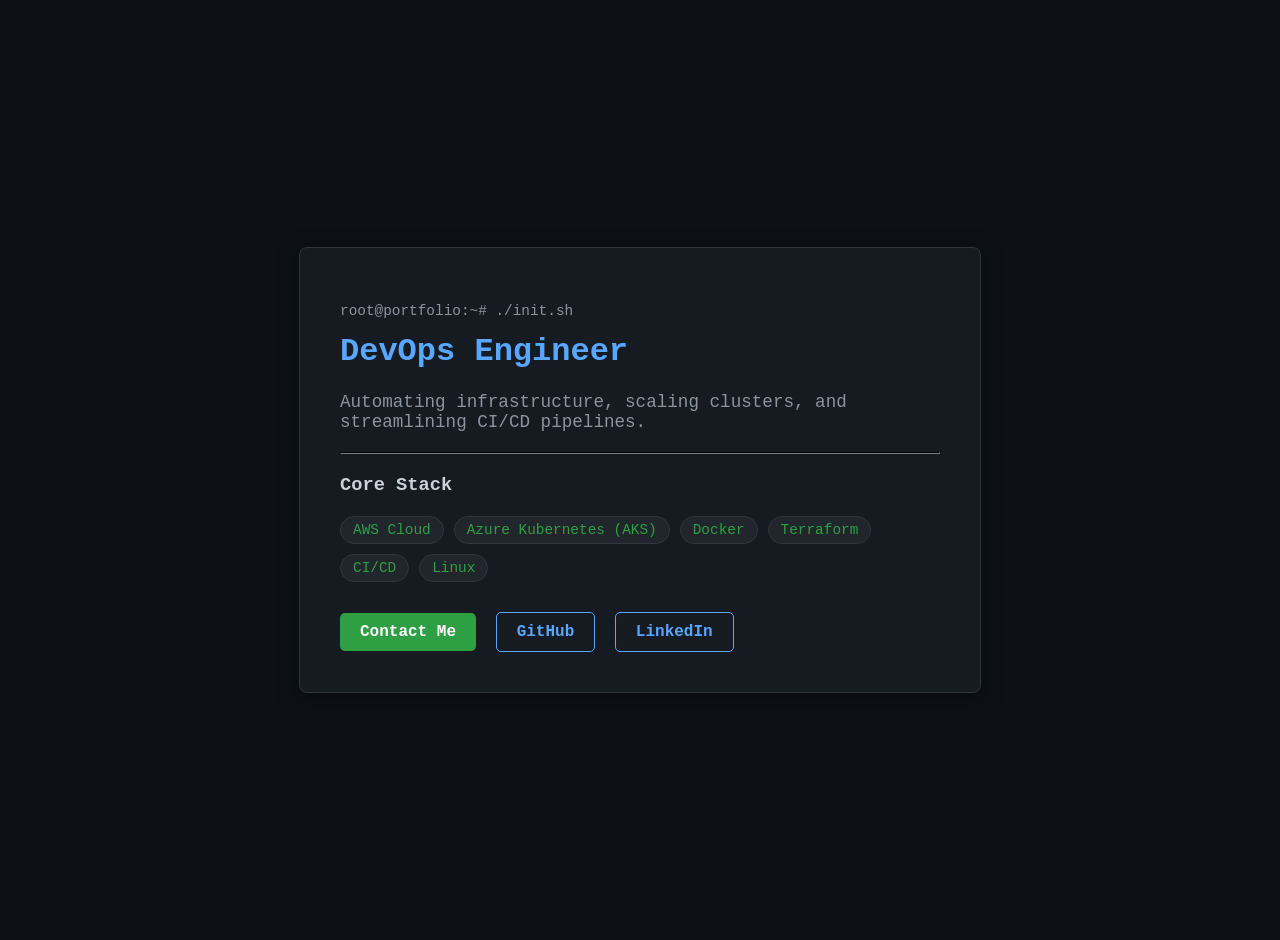
==== index.html @ 1c8bc607 "Add files via upload" ====
<!DOCTYPE html>
<html lang="en">
<head>
    <meta charset="UTF-8">
    <meta name="viewport" content="width=device-width, initial-scale=1.0">
    <title>DevOps Engineer Portfolio</title>
    <style>
        :root {
            --bg-color: #0d1117;
            --card-bg: #161b22;
            --text-main: #c9d1d9;
            --accent: #58a6ff;
            --code-green: #2ea043;
        }
        body {
            font-family: 'Courier New', Courier, monospace; /* Terminal vibe */
            background-color: var(--bg-color);
            color: var(--text-main);
            display: flex;
            justify-content: center;
            align-items: center;
            min-height: 100vh;
            margin: 0;
            padding: 20px;
        }
        .container {
            background: var(--card-bg);
            padding: 40px;
            border: 1px solid #30363d;
            border-radius: 8px;
            max-width: 600px;
            width: 100%;
            box-shadow: 0 4px 20px rgba(0,0,0,0.5);
        }
        h1 { color: var(--accent); margin-top: 0; }
        .tagline { font-size: 1.1rem; margin-bottom: 20px; color: #8b949e; }
        
        /* Skill Badges */
        .skills { display: flex; gap: 10px; flex-wrap: wrap; margin: 20px 0; }
        .badge {
            background: #21262d;
            border: 1px solid #30363d;
            padding: 5px 12px;
            border-radius: 20px;
            font-size: 0.9rem;
            color: var(--code-green);
        }

        .btn-group { margin-top: 30px; }
        .btn {
            display: inline-block;
            padding: 10px 20px;
            background-color: var(--code-green);
            color: white;
            text-decoration: none;
            border-radius: 5px;
            font-weight: bold;
            transition: 0.2s;
            margin-right: 10px;
        }
        .btn:hover { opacity: 0.9; }
        .btn-outline {
            background-color: transparent;
            border: 1px solid var(--accent);
            color: var(--accent);
        }
        .btn-outline:hover { background-color: rgba(88, 166, 255, 0.1); }
    </style>
</head>
<body>

    <div class="container">
        <p style="color: #8b949e; font-size: 0.9rem;">root@portfolio:~# ./init.sh</p>
        <h1>DevOps Engineer</h1>
        <p class="tagline">Automating infrastructure, scaling clusters, and streamlining CI/CD pipelines.</p>
        
        <hr style="border-color: #30363d; margin: 20px 0;">

        <h3>Core Stack</h3>
        <div class="skills">
            <span class="badge">AWS Cloud</span>
            <span class="badge">Azure Kubernetes (AKS)</span>
            <span class="badge">Docker</span>
            <span class="badge">Terraform</span>
            <span class="badge">CI/CD</span>
            <span class="badge">Linux</span>
        </div>

        <div class="btn-group">
            <a href="mailto:prakashraju619@gmail.com" class="btn">Contact Me</a>
            <a href="https://github.com/" target="_blank" class="btn btn-outline">GitHub</a>
            <a href="https://linkedin.com/prakash-vegiraju" target="_blank" class="btn btn-outline">LinkedIn</a>
        </div>
    </div>

</body>
</html>
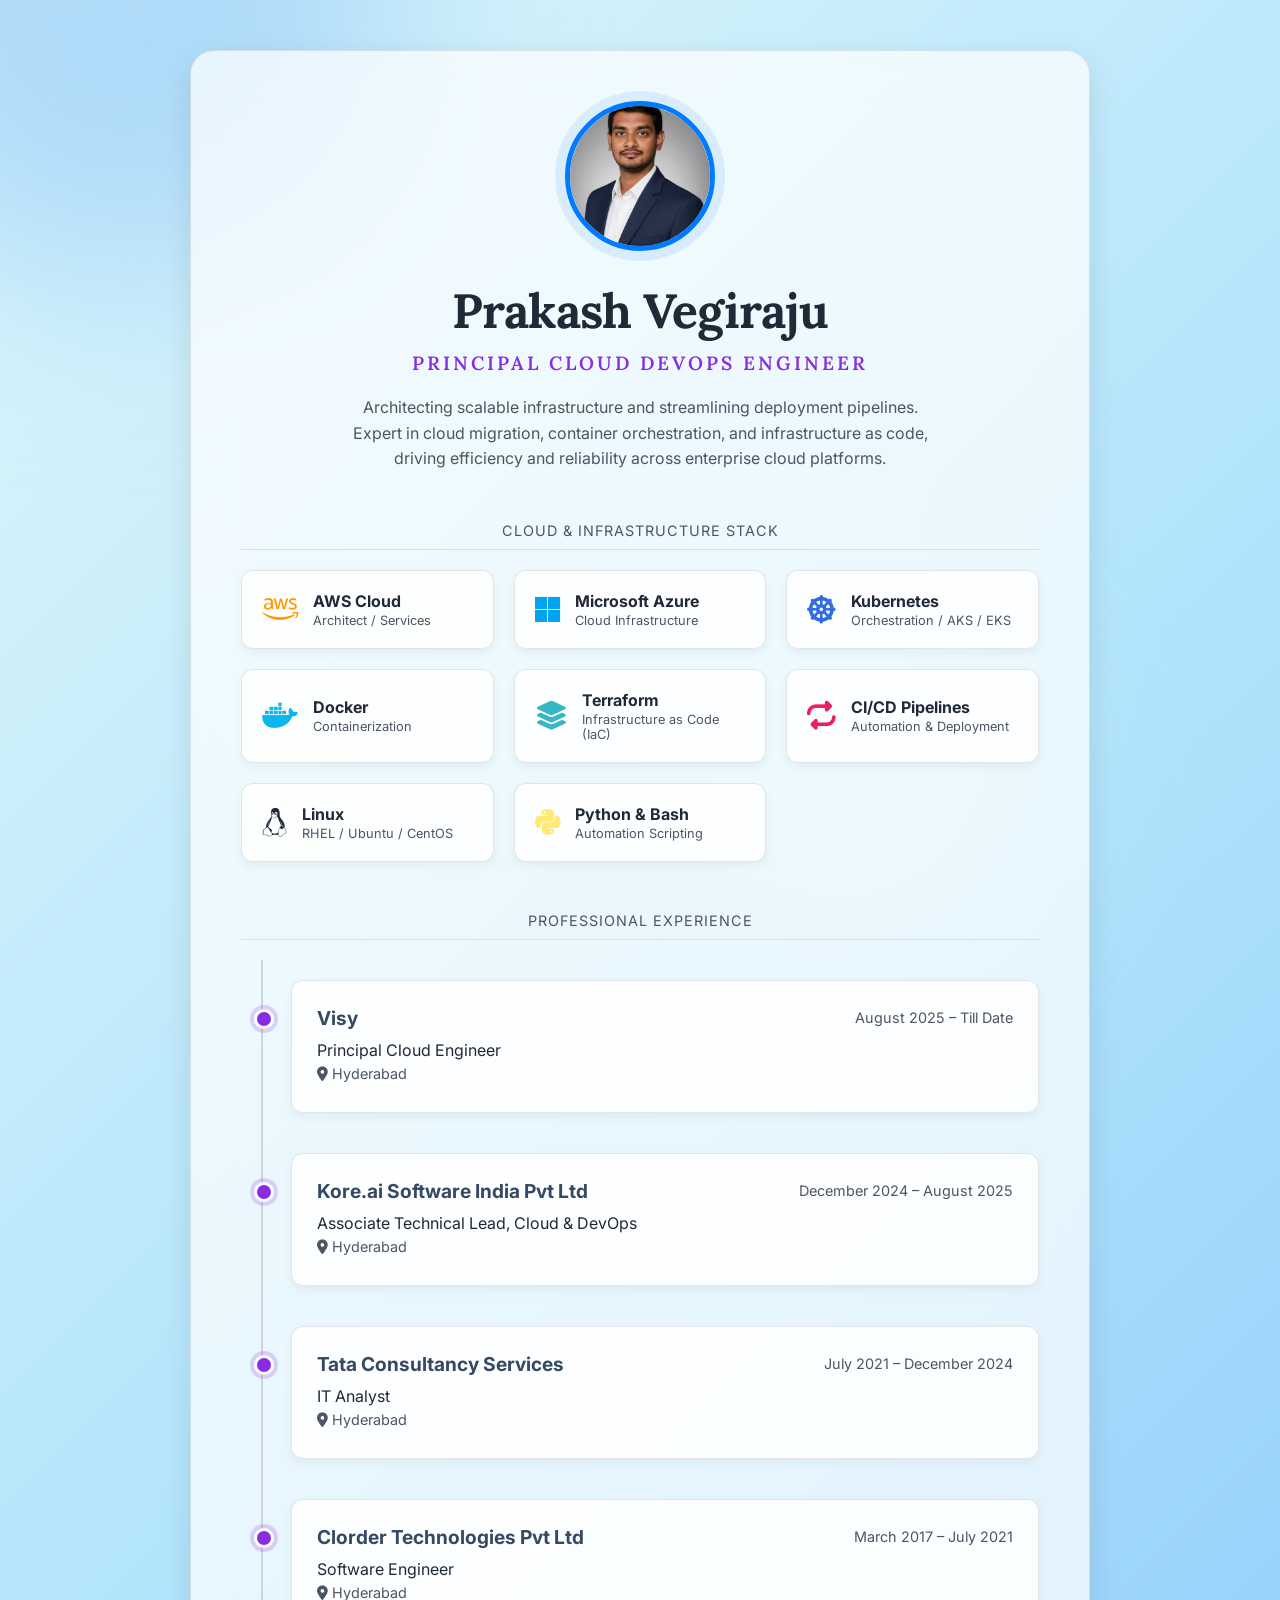
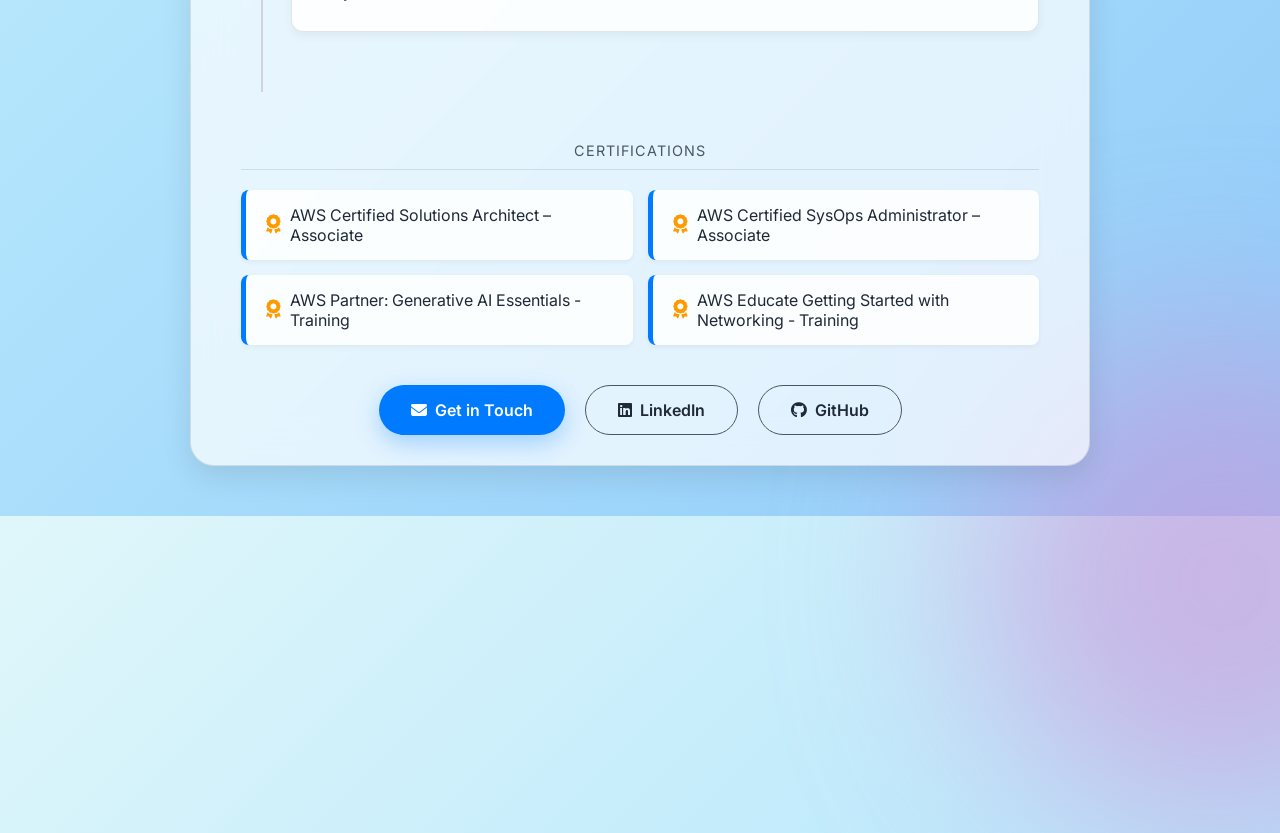
==== commit 6874b0ee: "Add files via upload" ====
--- a/index.html
+++ b/index.html
@@ -3,95 +3,550 @@
 <head>
     <meta charset="UTF-8">
     <meta name="viewport" content="width=device-width, initial-scale=1.0">
-    <title>DevOps Engineer Portfolio</title>
+    <title>Prakash Vegiraju | Principal Cloud DevOps Engineer</title>
+    <link rel="stylesheet" href="https://cdnjs.cloudflare.com/ajax/libs/font-awesome/6.4.0/css/all.min.css">
+    <link href="https://fonts.googleapis.com/css2?family=Inter:wght@300;400;600;800&family=Lora:wght@600;700&display=swap" rel="stylesheet">
+    
     <style>
         :root {
-            --bg-color: #0d1117;
-            --card-bg: #161b22;
-            --text-main: #c9d1d9;
-            --accent: #58a6ff;
-            --code-green: #2ea043;
-        }
+            /* NEW: Light Sky Blue Gradient */
+            --bg-gradient: linear-gradient(135deg, #e0f7fa 0%, #b3e5fc 50%, #90caf9 100%); 
+            
+            --text-dark: #1f2937; 
+            --text-dim: #4b5563;
+            --accent-blue: #007bff; 
+            --accent-purple: #8a2be2; 
+            --card-bg: rgba(255, 255, 255, 0.7); 
+            --card-border: rgba(0, 0, 0, 0.1);
+            --timeline-line: #d1d5db;
+            --timeline-dot: #60a5fa;
+            --box-shadow-light: 0 10px 30px rgba(0, 0, 0, 0.1);
+        }
+
+        * { box-sizing: border-box; }
+
+        /* SCROLLING FIX: Ensures the page can scroll when content overflows */
+        html {
+            scroll-behavior: smooth;
+        }
+
         body {
-            font-family: 'Courier New', Courier, monospace; /* Terminal vibe */
-            background-color: var(--bg-color);
-            color: var(--text-main);
+            font-family: 'Inter', sans-serif;
+            background: var(--bg-gradient); 
+            color: var(--text-dark);
+            margin: 0;
+            min-height: 100vh;
+            
+            padding-top: 50px; 
+            padding-bottom: 50px; 
+            
+            position: relative;
+            overflow-y: auto; 
+            overflow-x: hidden; 
+        }
+
+        /* Abstract background shapes - Updated to cool tones */
+        .blob {
+            position: absolute;
+            filter: blur(100px); 
+            z-index: -1;
+            opacity: 0.6; 
+            border-radius: 50%;
+            animation: float 20s infinite ease-in-out; 
+        }
+        .blob-1 { top: -15%; left: -15%; width: 600px; height: 600px; background: #90CAF9; animation-delay: 0s; } 
+        .blob-2 { bottom: -15%; right: -15%; width: 500px; height: 500px; background: #CE93D8; animation-delay: -10s; } 
+        .blob-3 { top: 30%; right: 20%; width: 300px; height: 300px; background: #E0F7FA; animation-delay: -5s; opacity: 0.4;} 
+
+
+        @keyframes float {
+            0% { transform: translate(0, 0) scale(1); }
+            33% { transform: translate(30px, -30px) scale(1.05); }
+            66% { transform: translate(-20px, 20px) scale(0.95); }
+            100% { transform: translate(0, 0) scale(1); }
+        }
+
+        .portfolio-wrapper {
+            max-width: 900px;
+            width: 100%;
+            margin: 0 auto; 
+            
+            background: var(--card-bg); 
+            backdrop-filter: blur(20px); 
+            -webkit-backdrop-filter: blur(20px);
+            border: 1px solid var(--card-border);
+            border-radius: 24px;
+            
+            padding: 50px 50px 30px 50px; 
+            
+            box-shadow: var(--box-shadow-light); 
+            animation: fadeIn 1s ease-out;
+        }
+
+        header { text-align: center; margin-bottom: 50px; }
+
+        .profile-picture {
+            width: 150px;
+            height: 150px;
+            border-radius: 50%;
+            object-fit: cover;
+            border: 5px solid var(--accent-blue); 
+            margin-bottom: 25px;
+            box-shadow: 0 0 0 10px rgba(0, 123, 255, 0.1); 
+            transition: transform 0.3s ease-in-out;
+        }
+        .profile-picture:hover {
+            transform: scale(1.05) rotate(2deg); 
+            box-shadow: 0 0 0 12px rgba(0, 123, 255, 0.2), 0 0 20px rgba(0, 123, 255, 0.4);
+        }
+        
+        /* FONT CHANGE FOR NAME */
+        h1 {
+            font-family: 'Lora', serif; /* Distinguished serif font */
+            font-size: 3rem;
+            margin: 0 0 10px 0;
+            font-weight: 700;
+            color: var(--text-dark); 
+            letter-spacing: -1px;
+        }
+
+        /* FONT CHANGE FOR DESIGNATION */
+        h2 {
+            font-family: 'Lora', serif; /* Distinguished serif font */
+            font-size: 1.2rem;
+            color: var(--accent-purple); 
+            text-transform: uppercase;
+            letter-spacing: 3px; 
+            margin-top: 0;
+            font-weight: 600;
+        }
+
+        .bio {
+            color: var(--text-dim);
+            max-width: 600px;
+            margin: 20px auto;
+            line-height: 1.6;
+            font-weight: 400;
+        }
+
+        /* --- GLOBAL SECTION STYLES --- */
+        .section-title {
+            font-size: 0.9rem;
+            color: var(--text-dim);
+            text-transform: uppercase;
+            letter-spacing: 1px;
+            margin-top: 50px;
+            margin-bottom: 20px;
+            border-bottom: 1px solid var(--card-border);
+            padding-bottom: 10px;
+            text-align: center; 
+        }
+
+        /* --- TECH STACK GRID --- */
+        .tech-grid {
+            display: grid;
+            grid-template-columns: repeat(auto-fit, minmax(200px, 1fr));
+            gap: 20px;
+            margin-bottom: 40px;
+        }
+
+        .tech-card {
+            background: rgba(255, 255, 255, 0.85); 
+            padding: 20px;
+            border-radius: 12px;
+            border: 1px solid var(--card-border);
+            transition: transform 0.3s, border-color 0.3s, box-shadow 0.3s;
+            display: flex;
+            align-items: center;
+            gap: 15px;
+            box-shadow: 0 4px 10px rgba(0,0,0,0.05);
+        }
+
+        .tech-card:hover {
+            transform: translateY(-8px); 
+            border-color: var(--accent-purple); 
+            box-shadow: 0 12px 25px rgba(0,0,0,0.15); 
+        }
+
+        .tech-icon { font-size: 1.8rem; }
+        .fa-aws { color: #ff9900; }
+        .fa-microsoft { color: #00a4ef; }
+        .fa-docker { color: #0db7ed; }
+        .fa-linux { color: var(--text-dark); } 
+        .fa-python { color: #ffe873; }
+        .fa-terminal { color: #4ade80; }
+        .fa-dharmachakra { color: #326ce5; }
+        .fa-repeat { color: #e91e63; } 
+        .fa-layer-group { color: #37b7c3; } 
+
+        .tech-info h3 { margin: 0; font-size: 1rem; color: var(--text-dark); }
+        .tech-info p { margin: 2px 0 0 0; font-size: 0.8rem; color: var(--text-dim); }
+
+        /* --- EXPERIENCE TIMELINE --- */
+        .timeline {
+            position: relative;
+            padding: 20px 0 20px 30px;
+            margin-left: 20px;
+        }
+
+        .timeline::before {
+            content: '';
+            position: absolute;
+            top: 0;
+            left: 0;
+            width: 2px;
+            height: 100%;
+            background: var(--timeline-line);
+        }
+
+        .timeline-item {
+            margin-bottom: 40px;
+            position: relative;
+            background: rgba(255, 255, 255, 0.85);
+            padding: 25px;
+            border-radius: 12px;
+            border: 1px solid var(--card-border);
+            box-shadow: 0 4px 10px rgba(0,0,0,0.05);
+            transition: transform 0.2s, border-color 0.2s;
+        }
+
+        .timeline-item:hover {
+            transform: translateX(8px); 
+            border-color: var(--accent-purple);
+            box-shadow: 0 8px 15px rgba(0,0,0,0.1);
+        }
+
+        .timeline-item::before {
+            content: '';
+            position: absolute;
+            top: 28px;
+            left: -38px;
+            width: 14px; 
+            height: 14px;
+            border-radius: 50%;
+            background: var(--accent-purple); 
+            border: 3px solid #fff; 
+            box-shadow: 0 0 0 4px rgba(138, 43, 226, 0.2); 
+        }
+
+        .timeline-header {
+            display: flex;
+            justify-content: space-between;
+            align-items: center;
+            margin-bottom: 10px;
+            flex-wrap: wrap;
+        }
+
+        /* COLOR CHANGE FOR COMPANY NAME */
+        .timeline-header h3 {
+            margin: 0;
+            font-size: 1.2rem;
+            color: #364963; 
+        }
+
+        .timeline-header span {
+            font-size: 0.9rem;
+            color: var(--text-dim);
+            font-weight: 400;
+        }
+
+        .timeline-body p {
+            margin: 5px 0;
+            color: var(--text-dark);
+        }
+        .timeline-body .location {
+            font-size: 0.9rem;
+            color: var(--text-dim);
+            margin-top: 5px;
+        }
+
+        /* --- CERTIFICATIONS SECTION --- */
+        .cert-list {
+            list-style: none;
+            padding: 0;
+            margin: 0 0 40px 0;
+            display: grid;
+            grid-template-columns: repeat(auto-fit, minmax(350px, 1fr));
+            gap: 15px;
+        }
+
+        .cert-list li {
+            padding: 15px 20px;
+            background: rgba(255, 255, 255, 0.85);
+            border-radius: 8px;
+            border-left: 5px solid var(--accent-blue);
+            box-shadow: 0 2px 5px rgba(0,0,0,0.05);
+            font-size: 1rem;
+            color: var(--text-dark);
+            display: flex;
+            align-items: center;
+            gap: 10px;
+            transition: border-left-color 0.3s;
+        }
+        
+        /* Make the entire list item clickable via a nested anchor tag */
+        .cert-list li a {
+            text-decoration: none; /* Remove underline from link */
+            color: var(--text-dark);
+            display: flex; /* Makes the entire text/icon area the link */
+            align-items: center;
+            gap: 10px;
+            width: 100%;
+        }
+
+        .cert-list li:hover {
+            border-left-color: var(--accent-purple);
+        }
+        
+        .cert-list li i {
+            color: #ff9900; /* AWS Gold */
+            font-size: 1.2rem;
+        }
+
+
+        /* --- CONTACT BUTTONS (Action bar spacing adjusted) --- */
+        .actions {
             display: flex;
             justify-content: center;
+            gap: 20px;
+            flex-wrap: wrap;
+            margin-top: 30px; 
+        }
+
+        .btn {
+            padding: 14px 32px;
+            border-radius: 50px;
+            text-decoration: none;
+            font-weight: 600;
+            transition: all 0.3s;
+            font-size: 1rem;
+            display: flex;
             align-items: center;
-            min-height: 100vh;
-            margin: 0;
-            padding: 20px;
-        }
-        .container {
-            background: var(--card-bg);
-            padding: 40px;
-            border: 1px solid #30363d;
-            border-radius: 8px;
-            max-width: 600px;
-            width: 100%;
-            box-shadow: 0 4px 20px rgba(0,0,0,0.5);
-        }
-        h1 { color: var(--accent); margin-top: 0; }
-        .tagline { font-size: 1.1rem; margin-bottom: 20px; color: #8b949e; }
-        
-        /* Skill Badges */
-        .skills { display: flex; gap: 10px; flex-wrap: wrap; margin: 20px 0; }
-        .badge {
-            background: #21262d;
-            border: 1px solid #30363d;
-            padding: 5px 12px;
-            border-radius: 20px;
-            font-size: 0.9rem;
-            color: var(--code-green);
-        }
-
-        .btn-group { margin-top: 30px; }
-        .btn {
-            display: inline-block;
-            padding: 10px 20px;
-            background-color: var(--code-green);
-            color: white;
-            text-decoration: none;
-            border-radius: 5px;
-            font-weight: bold;
-            transition: 0.2s;
-            margin-right: 10px;
-        }
-        .btn:hover { opacity: 0.9; }
-        .btn-outline {
-            background-color: transparent;
-            border: 1px solid var(--accent);
-            color: var(--accent);
-        }
-        .btn-outline:hover { background-color: rgba(88, 166, 255, 0.1); }
+            gap: 8px;
+        }
+
+        .btn-primary {
+            background: var(--accent-blue);
+            color: white; 
+            box-shadow: 0 8px 25px rgba(0, 123, 255, 0.3);
+        }
+        
+        .btn-primary:hover {
+            background: var(--accent-purple); 
+            box-shadow: 0 10px 30px rgba(138, 43, 226, 0.4);
+            transform: translateY(-3px);
+        }
+
+        .btn-secondary {
+            background: transparent;
+            border: 1px solid var(--text-dim);
+            color: var(--text-dark);
+        }
+
+        .btn-secondary:hover {
+            border-color: var(--accent-purple);
+            background: rgba(138, 43, 226, 0.05);
+            color: var(--accent-purple);
+            transform: translateY(-3px);
+        }
+
+        /* Mobile Tweaks */
+        @media (max-width: 600px) {
+            .portfolio-wrapper { 
+                /* Adjusted padding for smaller screens */
+                padding: 30px 20px 30px 20px; 
+            }
+            h1 { font-size: 2rem; }
+            h2 { font-size: 1rem; letter-spacing: 1px;}
+            .tech-grid { grid-template-columns: 1fr; }
+            .timeline { padding-left: 20px; margin-left: 10px; }
+            .timeline-item::before { left: -29px; }
+            .timeline-header { flex-direction: column; align-items: flex-start; }
+            .cert-list { grid-template-columns: 1fr; } /* Stack certs on small screens */
+        }
+
+        @keyframes fadeIn {
+            from { opacity: 0; transform: translateY(20px); }
+            to { opacity: 1; transform: translateY(0); }
+        }
     </style>
 </head>
 <body>
 
-    <div class="container">
-        <p style="color: #8b949e; font-size: 0.9rem;">root@portfolio:~# ./init.sh</p>
-        <h1>DevOps Engineer</h1>
-        <p class="tagline">Automating infrastructure, scaling clusters, and streamlining CI/CD pipelines.</p>
-        
-        <hr style="border-color: #30363d; margin: 20px 0;">
-
-        <h3>Core Stack</h3>
-        <div class="skills">
-            <span class="badge">AWS Cloud</span>
-            <span class="badge">Azure Kubernetes (AKS)</span>
-            <span class="badge">Docker</span>
-            <span class="badge">Terraform</span>
-            <span class="badge">CI/CD</span>
-            <span class="badge">Linux</span>
+    <div class="blob blob-1"></div>
+    <div class="blob blob-2"></div>
+    <div class="blob blob-3"></div>
+
+    <main class="portfolio-wrapper">
+        <header>
+            <img src="profile.jpeg" alt="Prakash Vegiraju" class="profile-picture">
+            <h1>Prakash Vegiraju</h1>
+            <h2>Principal Cloud DevOps Engineer</h2>
+            <p class="bio">
+                Architecting scalable infrastructure and streamlining deployment pipelines. 
+                Expert in cloud migration, container orchestration, and infrastructure as code, 
+                driving efficiency and reliability across enterprise cloud platforms.
+            </p>
+        </header>
+
+        <div class="section-title">Cloud & Infrastructure Stack</div>
+        
+        <div class="tech-grid">
+            <div class="tech-card">
+                <i class="fab fa-aws tech-icon"></i>
+                <div class="tech-info">
+                    <h3>AWS Cloud</h3>
+                    <p>Architect / Services</p>
+                </div>
+            </div>
+
+            <div class="tech-card">
+                <i class="fab fa-microsoft tech-icon"></i>
+                <div class="tech-info">
+                    <h3>Microsoft Azure</h3>
+                    <p>Cloud Infrastructure</p>
+                </div>
+            </div>
+
+            <div class="tech-card">
+                <i class="fas fa-dharmachakra tech-icon"></i>
+                <div class="tech-info">
+                    <h3>Kubernetes</h3>
+                    <p>Orchestration / AKS / EKS</p>
+                </div>
+            </div>
+
+            <div class="tech-card">
+                <i class="fab fa-docker tech-icon"></i>
+                <div class="tech-info">
+                    <h3>Docker</h3>
+                    <p>Containerization</p>
+                </div>
+            </div>
+            
+            <div class="tech-card">
+                <i class="fas fa-layer-group tech-icon"></i>
+                <div class="tech-info">
+                    <h3>Terraform</h3>
+                    <p>Infrastructure as Code (IaC)</p>
+                </div>
+            </div>
+            
+            <div class="tech-card">
+                <i class="fas fa-repeat tech-icon"></i>
+                <div class="tech-info">
+                    <h3>CI/CD Pipelines</h3>
+                    <p>Automation & Deployment</p>
+                </div>
+            </div>
+
+            <div class="tech-card">
+                <i class="fab fa-linux tech-icon"></i>
+                <div class="tech-info">
+                    <h3>Linux</h3>
+                    <p>RHEL / Ubuntu / CentOS</p>
+                </div>
+            </div>
+
+            <div class="tech-card">
+                <i class="fab fa-python tech-icon"></i>
+                <div class="tech-info">
+                    <h3>Python & Bash</h3>
+                    <p>Automation Scripting</p>
+                </div>
+            </div>
         </div>
 
-        <div class="btn-group">
-            <a href="mailto:prakashraju619@gmail.com" class="btn">Contact Me</a>
-            <a href="https://github.com/" target="_blank" class="btn btn-outline">GitHub</a>
-            <a href="https://linkedin.com/prakash-vegiraju" target="_blank" class="btn btn-outline">LinkedIn</a>
+        <div class="section-title">Professional Experience</div>
+
+        <div class="timeline">
+            <div class="timeline-item">
+                <div class="timeline-header">
+                    <h3>Visy</h3>
+                    <span>August 2025 – Till Date</span>
+                </div>
+                <div class="timeline-body">
+                    <p>Principal Cloud Engineer</p>
+                    <p class="location"><i class="fas fa-map-marker-alt"></i> Hyderabad</p>
+                </div>
+            </div>
+
+            <div class="timeline-item">
+                <div class="timeline-header">
+                    <h3>Kore.ai Software India Pvt Ltd</h3>
+                    <span>December 2024 – August 2025</span>
+                </div>
+                <div class="timeline-body">
+                    <p>Associate Technical Lead, Cloud & DevOps</p>
+                    <p class="location"><i class="fas fa-map-marker-alt"></i> Hyderabad</p>
+                </div>
+            </div>
+
+            <div class="timeline-item">
+                <div class="timeline-header">
+                    <h3>Tata Consultancy Services</h3>
+                    <span>July 2021 – December 2024</span>
+                </div>
+                <div class="timeline-body">
+                    <p>IT Analyst</p>
+                    <p class="location"><i class="fas fa-map-marker-alt"></i> Hyderabad</p>
+                </div>
+            </div>
+
+            <div class="timeline-item">
+                <div class="timeline-header">
+                    <h3>Clorder Technologies Pvt Ltd </h3>
+                    <span>March 2017 – July 2021</span>
+                </div>
+                <div class="timeline-body">
+                    <p>Software Engineer</p>
+                    <p class="location"><i class="fas fa-map-marker-alt"></i> Hyderabad</p>
+                </div>
+            </div>
         </div>
-    </div>
+
+        <div class="section-title">Certifications</div>
+        
+        <ul class="cert-list">
+            <li>
+                <a href="https://www.credly.com/badges/eabfdc1d-e47e-45cc-a0f8-37dddf112c0d?source=" target="_blank" rel="noopener noreferrer">
+                    <i class="fas fa-award"></i>
+                    AWS Certified Solutions Architect – Associate 
+                </a>
+            </li>
+            <li>
+                <a href="https://www.credly.com/badges/cdb71c15-56a0-4b26-9a0d-11b0fed4f23d/" target="_blank" rel="noopener noreferrer">
+                    <i class="fas fa-award"></i>
+                    AWS Certified SysOps Administrator – Associate
+                </a>
+            </li>
+            <li>
+                <a href="https://www.credly.com/badges/b4d3521e-9058-48f3-95d6-2a77d326ab1f" target="_blank" rel="noopener noreferrer">
+                    <i class="fas fa-award"></i>
+                    AWS Partner: Generative AI Essentials - Training
+                </a>
+            </li>
+            <li>
+                <a href="https://www.credly.com/badges/84ee3090-cde8-420e-8f59-3e3323c9cc29/" target="_blank" rel="noopener noreferrer">
+                    <i class="fas fa-award"></i>
+                    AWS Educate Getting Started with Networking - Training
+                </a>
+            </li>
+        </ul>
+        
+        <div class="actions">
+            <a href="mailto:prakashraju619@gmail.com" class="btn btn-primary">
+                <i class="fas fa-envelope"></i> Get in Touch
+            </a>
+            <a href="https://linkedin.com/in/prakash-vegiraju" target="_blank" rel="noopener noreferrer" class="btn btn-secondary">
+                <i class="fab fa-linkedin"></i> LinkedIn
+            </a>
+            <a href="https://github.com/prakashvegiraju-devops" target="_blank" rel="noopener noreferrer" class="btn btn-secondary">
+                <i class="fab fa-github"></i> GitHub
+            </a>
+        </div>
+
+    </main>
 
 </body>
 </html>
